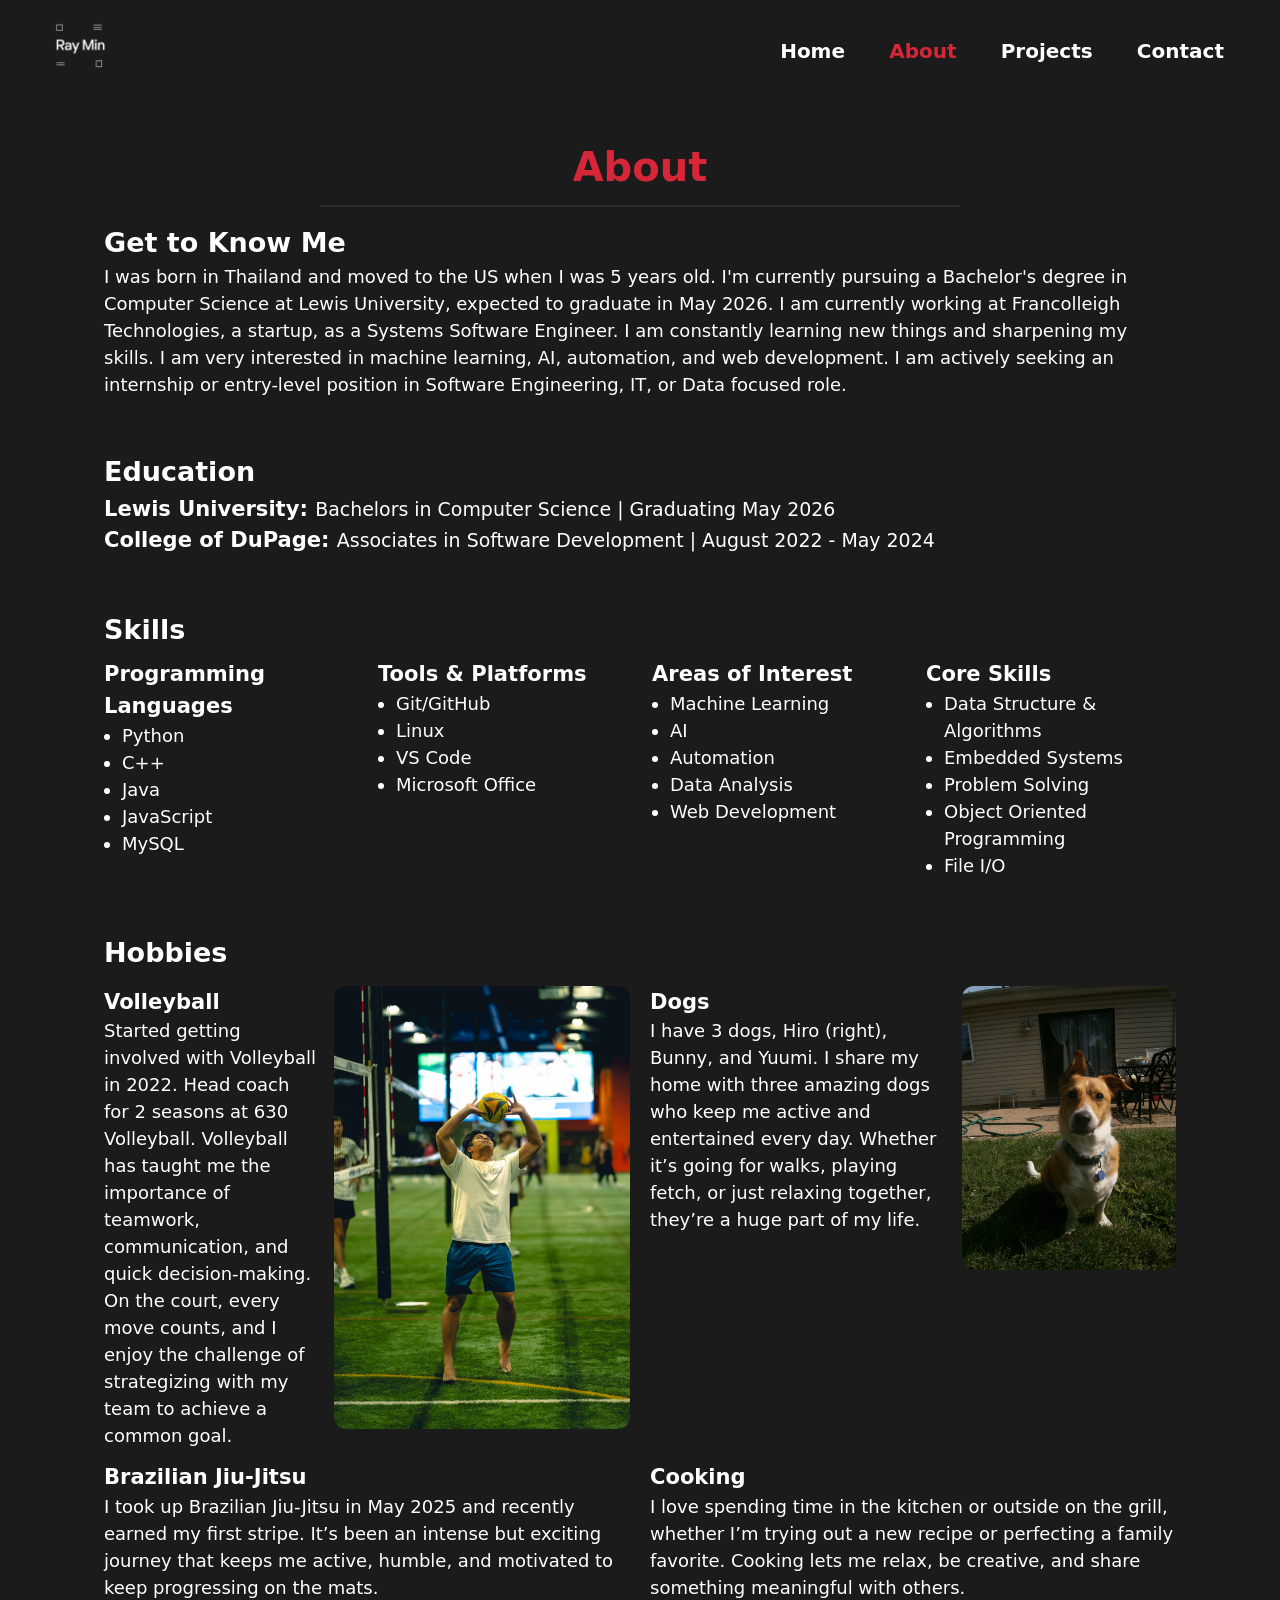
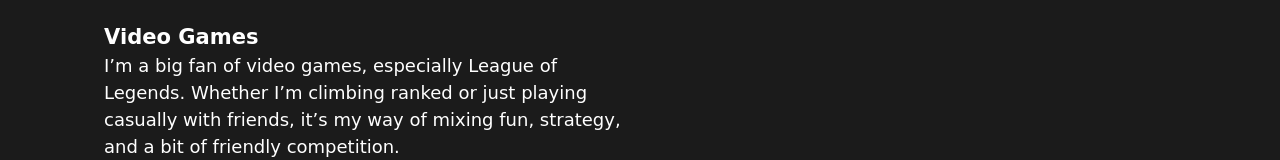
==== about.html @ fe3c1943 "Add files via upload" ====
<!DOCTYPE html>
<html lang="en">
<head>
    <meta charset="UTF-8">
    <meta name="viewport" content="width=device-width, initial-scale=1.0">
    <title>About</title>
    <link rel="stylesheet" href="style.css">
</head>
<body>
    <header>
        <nav class="navbar">
            <a class="logo" href="index.html"><img src="images/logo.png"></a>
            <ul>
                <li><a href="index.html">Home</a></li>
                <li><a href="" id="current_nav_page">About</a></li>
                <li><a href="projects.html">Projects</a></li>
                <li><a href="contact.html">Contact</a></li>
            </ul>
        </nav>
    </header>

    <main>
        <div class="about_main">
            <div class="page_title">
                <h1>About</h1> <hr width="80%">
            </div>
        <div>

        <div class="about_content">
            <div class="about_intro">
                <h2>Get to Know Me</h2>
                <p>
                    I was born in Thailand and moved to the US when I was 5 years old. I'm currently pursuing a Bachelor's degree 
                    in Computer Science at Lewis University, expected to graduate in May 2026. I am currently working at Francolleigh Technologies, a startup, as a Systems 
                    Software Engineer. I am constantly learning new things and sharpening my skills. I am very interested in machine learning, AI, automation, and web development.
                    I am actively seeking an internship or entry-level position in Software Engineering, IT, or Data focused role.
                </p>
                <br><br>
            </div>
            <div class="about_education">
                <h2>Education</h2>
                <h3>Lewis University: <span class="paragraph_small">Bachelors in Computer Science | Graduating May 2026</span></h3>
                <h3>College of DuPage: <span class="paragraph_small">Associates in Software Development | August 2022 - May 2024</span></h3>
                <br><br>
            </div>
            <h2>Skills</h2>
            <div class="about_skills">
                <div>
                    <h3>Programming Languages</h3>
                    <ul id="skills_ul">
                        <li>Python</li>
                        <li>C++</li>
                        <li>Java</li>
                        <li>JavaScript</li>
                        <li>MySQL</li>
                    </ul>
                </div>
                <div>
                    <h3>Tools & Platforms<span class="paragraph_small"></span></h3>
                    <ul id="skills_ul">
                        <li>Git/GitHub</li>
                        <li>Linux</li>
                        <li>VS Code</li>
                        <li>Microsoft Office</li>
                    </ul>
                </div>
                <div>
                    <h3>Areas of Interest</h3>
                    <ul id="skills_ul">
                        <li>Machine Learning</li>
                        <li>AI</li>
                        <li>Automation</li>
                        <li>Data Analysis</li>
                        <li>Web Development</li>
                        
                    </ul>
                </div>
                <div>
                    <h3>Core Skills</h3>
                    <ul id="skills_ul">
                        <li>Data Structure & Algorithms</li>
                        <li>Embedded Systems</li>
                        <li>Problem Solving</li>
                        <li>Object Oriented Programming</li>
                        <li>File I/O</li>
                    </ul>
                    <br><br>
                </div>
            </div>
            <div class="Hobbies">
                <h2>Hobbies</h2>
                <div id="row1_hobbies">
                    <div id="volleyball">
                        <div id="volleyball_about">
                            <h3>Volleyball</h3>
                            <p>
                                Started getting involved with Volleyball in 2022. Head coach for 2 seasons at 630 Volleyball.
                                Volleyball has taught me the importance of teamwork, communication, and quick decision-making. 
                                On the court, every move counts, and I enjoy the challenge of strategizing with my team to achieve a common goal.
                            </p>
                        </div>
                        <div id="volleyball_img">
                            <img src="images/volleyball.jpg" height="400">
                        </div>
                    </div> 
                    
                    <div id="dogs_hobby">
                        <div id="dogs_about">
                            <h3>Dogs</h3>
                            <p>
                                I have 3 dogs, Hiro (right), Bunny, and Yuumi. I share my home with three amazing dogs who keep me active and entertained 
                                every day. Whether it’s going for walks, playing fetch, or just relaxing together, they’re a huge part of my life.
                            </p>
                        </div>
                        <div id="dogs_img">
                            <img src="images/hiro.jpeg" height="400">
                        </div>
                    </div>
                </div>

                <div id="row2_hobbies">
                    <div id="bjj_hobby">
                        <div id="bjj_about">
                            <h3>Brazilian Jiu-Jitsu</h3>
                            <p>
                                I took up Brazilian Jiu-Jitsu in May 2025 and recently earned my first stripe. It’s been an intense but exciting journey that keeps 
                                me active, humble, and motivated to keep progressing on the mats.
                            </p>
                        </div>
                    </div> 
                    
                    <div id="cooking_hobby">
                        <div id="cooking_about">
                            <h3>Cooking</h3>
                            <p>
                                I love spending time in the kitchen or outside on the grill, whether I’m trying out a new recipe or perfecting a family favorite. 
                                Cooking lets me relax, be creative, and share something meaningful with others.
                            </p>
                        </div>
                    </div>

                    <div id="videogames_hobby">
                        <div id="videogames_about">
                            <h3>Video Games</h3>
                            <p>
                                I’m a big fan of video games, especially League of Legends. Whether I’m climbing ranked or just playing casually with friends, 
                                it’s my way of mixing fun, strategy, and a bit of friendly competition.
                            </p>
                        </div>
                    </div>
                </div>
            </div>
        </div>
    </main>

</body>
</html>
---- style.css ----
/* ===== Base / Reset ===== */
:root{
  --bg:#1b1b1b;
  --text:#ffffff;
  --accent:#D72638;
  --muted:#c7bdbd;
  --radius-xl:2rem;
}

*{ box-sizing: border-box; margin:0; padding:0; }
html, body{ height:100%; }
body{
  background:var(--bg);
  color:var(--text);
  font-family: system-ui, -apple-system, "Segoe UI", Roboto, Helvetica, Arial, "Apple Color Emoji", "Segoe UI Emoji";
  line-height:1.5;
}

/* Remove the global color rule from * { ... } in old CSS; color now lives on body. */

/* ===== Navbar ===== */
.navbar{
  display:flex;
  align-items:center;
  justify-content:space-between;
  padding: clamp(0.5rem, 1.2vw, 1rem) clamp(1rem, 4vw, 3rem);
  gap:1rem;
}
.navbar .logo img{
  height: clamp(40px, 7vh, 64px);
  border-radius: 12px;
}
.navbar ul{
  display:flex;
  align-items:center;
  list-style:none;
  gap: clamp(0.5rem, 2.2vw, 2rem);
  flex-wrap:wrap;
}
.navbar ul a{
  text-decoration:none;
  font-weight:700;
  font-size: clamp(1rem, 2.1vw, 1.25rem);
  padding:.35rem .5rem;
  color:var(--text);
}
.navbar ul a:hover{ color:var(--muted); transition: color .15s ease-in-out; }
#current_nav_page{ color:var(--accent); pointer-events:none; }

/* ===== Sections: shared container ===== */
.page_title,
.about_content,
.projects_content,
.contact_content,
.introduction{
  padding-inline: clamp(1rem, 5vw, 8rem);
  max-width: 1200px;
  margin-inline: auto;
}

/* ===== Home ===== */
.introduction{
  display:flex;
  align-items:center;
  gap: clamp(1rem, 4vw, 3rem);
  padding-block: clamp(1rem, 5vh, 3rem);
  /* Remove fixed viewport-height layouts; let content define height */
}
.intro-text{
  /* fix bad token 'darkgra' and remove fixed widths/margins */
  width: 100%;
}
.intro-text h1, .intro-text h2{
  color:var(--accent);
}
.intro-text h1{ font-size: clamp(1.6rem, 4.2vw, 3rem); margin-top:.25rem; }
.intro-text h2{ font-size: clamp(1.1rem, 2.8vw, 1.6rem); font-weight:700; }
.intro-text p{ font-size: clamp(1rem, 2.2vw, 1.125rem); margin-top: .75rem; color: #eaeaea; }

.profile_img{
  display:flex; justify-content:center; width:100%;
}
.profile_img img{
  width: min(45vw, 420px);
  max-width: 100%;
  height:auto;
  border: .8em solid var(--accent);
  border-radius: 2.5em;
}

/* ===== Page titles ===== */
.page_title{
  text-align:center;
  margin-top: clamp(1rem, 4vh, 2.5rem);
}
.page_title h1{
  color:var(--accent);
  font-size: clamp(1.6rem, 4vw, 2.5rem);
}
.page_title hr{
  width:min(80%, 640px);
  margin: .5rem auto 0;
  border:0; height:2px; background:#2a2a2a;
}

/* ===== About ===== */
.about_content{
  font-size: clamp(1rem, 2.2vw, 1.125rem);
  margin-top: 1rem;
}
.paragraph_small{ font-size: .9em; font-weight:400; line-height:1.5; }
#skills_ul{ margin-left: 1em; }
.about_skills{
  display:grid;
  grid-template-columns: repeat(4, minmax(0,1fr));
  gap: clamp(.75rem, 2vw, 1.5rem);
  margin-top: .5rem;
}
#row1_hobbies, #row2_hobbies{
  display:grid;
  grid-template-columns: repeat(2, minmax(0,1fr));
  gap: clamp(.75rem, 2vw, 1.25rem);
  align-items:start;
  margin-top: .75rem;
}
#volleyball, #dogs_hobby{ display:flex; gap:1rem; }
#volleyball_img, #dogs_img{ margin-left: 0; }
.about_content img{ max-width:100%; height:auto; border-radius: 12px; }

/* ===== Projects ===== */
.projects_content{
  font-size: clamp(1rem, 2.2vw, 1.125rem);
  margin-top: 1rem;
}
#projects_description{ margin-left: 1em; }

/* ===== Contact ===== */
.contact_content{
  font-size: clamp(1rem, 2.2vw, 1.125rem);
  margin-top: 1rem;
}
#contact_titles{
  display:grid;
  grid-template-columns: 1fr 1fr;
  gap: 1rem;
  align-items: end;
}
#contact_descriptions{
  display:grid;
  grid-template-columns: 1fr 1fr;
  gap: clamp(1rem, 3vw, 2rem);
  margin-top: .75rem;
}
#contact_left_description h3 a{ color: var(--text); text-decoration: underline; }

.contact-inputs{
  width:100%;
  height: 50px;
  border:none;
  outline:none;
  border-radius:10px;
  color:#111;
  background:#fff;
  font-weight:700;
  font-size:1.05rem;
  padding-left: 20px;
  margin-bottom: 16px; /* tighter spacing on small screens */
}
#contact_right_description textarea{
  height: 160px;
  font-size: 1.05rem;
  padding: 12px 16px;
}
#contact_right_description{
  display:flex;
  flex-direction:column;
  align-items:start;
  gap: 16px;
}
#contact_right_description button{
  height:auto;
  min-height:48px;
  padding: .8rem 1.25rem;
  font-size: 1rem;
  background:var(--accent);
  border-radius: 14px;
  color:#fff;
  font-weight:800;
  border:none;
  cursor:pointer;
}
#contact_right_description button:hover{ background:#bf6e6e; }

/* ===== Responsive Breakpoints ===== */

/* Tablets and down */
@media (max-width: 1024px){
  .introduction{ flex-direction: column; text-align:center; }
  .profile_img img{ width: min(60vw, 420px); }
  .about_skills{ grid-template-columns: repeat(2, minmax(0,1fr)); }
  #row1_hobbies, #row2_hobbies{ grid-template-columns: 1fr; }
}

/* Phones */
@media (max-width: 640px){
  .navbar{ justify-content:center; }
  .navbar ul{ gap:.5rem; }
  .navbar .logo img{ height:44px; }
  .page_title{ margin-top: 1rem; }
  #contact_titles, #contact_descriptions{ grid-template-columns: 1fr; }
  .profile_img img{ width: 80vw; }
}

/* Very small phones */
@media (max-width: 380px){
  .navbar ul a{ padding:.25rem .4rem; }
}
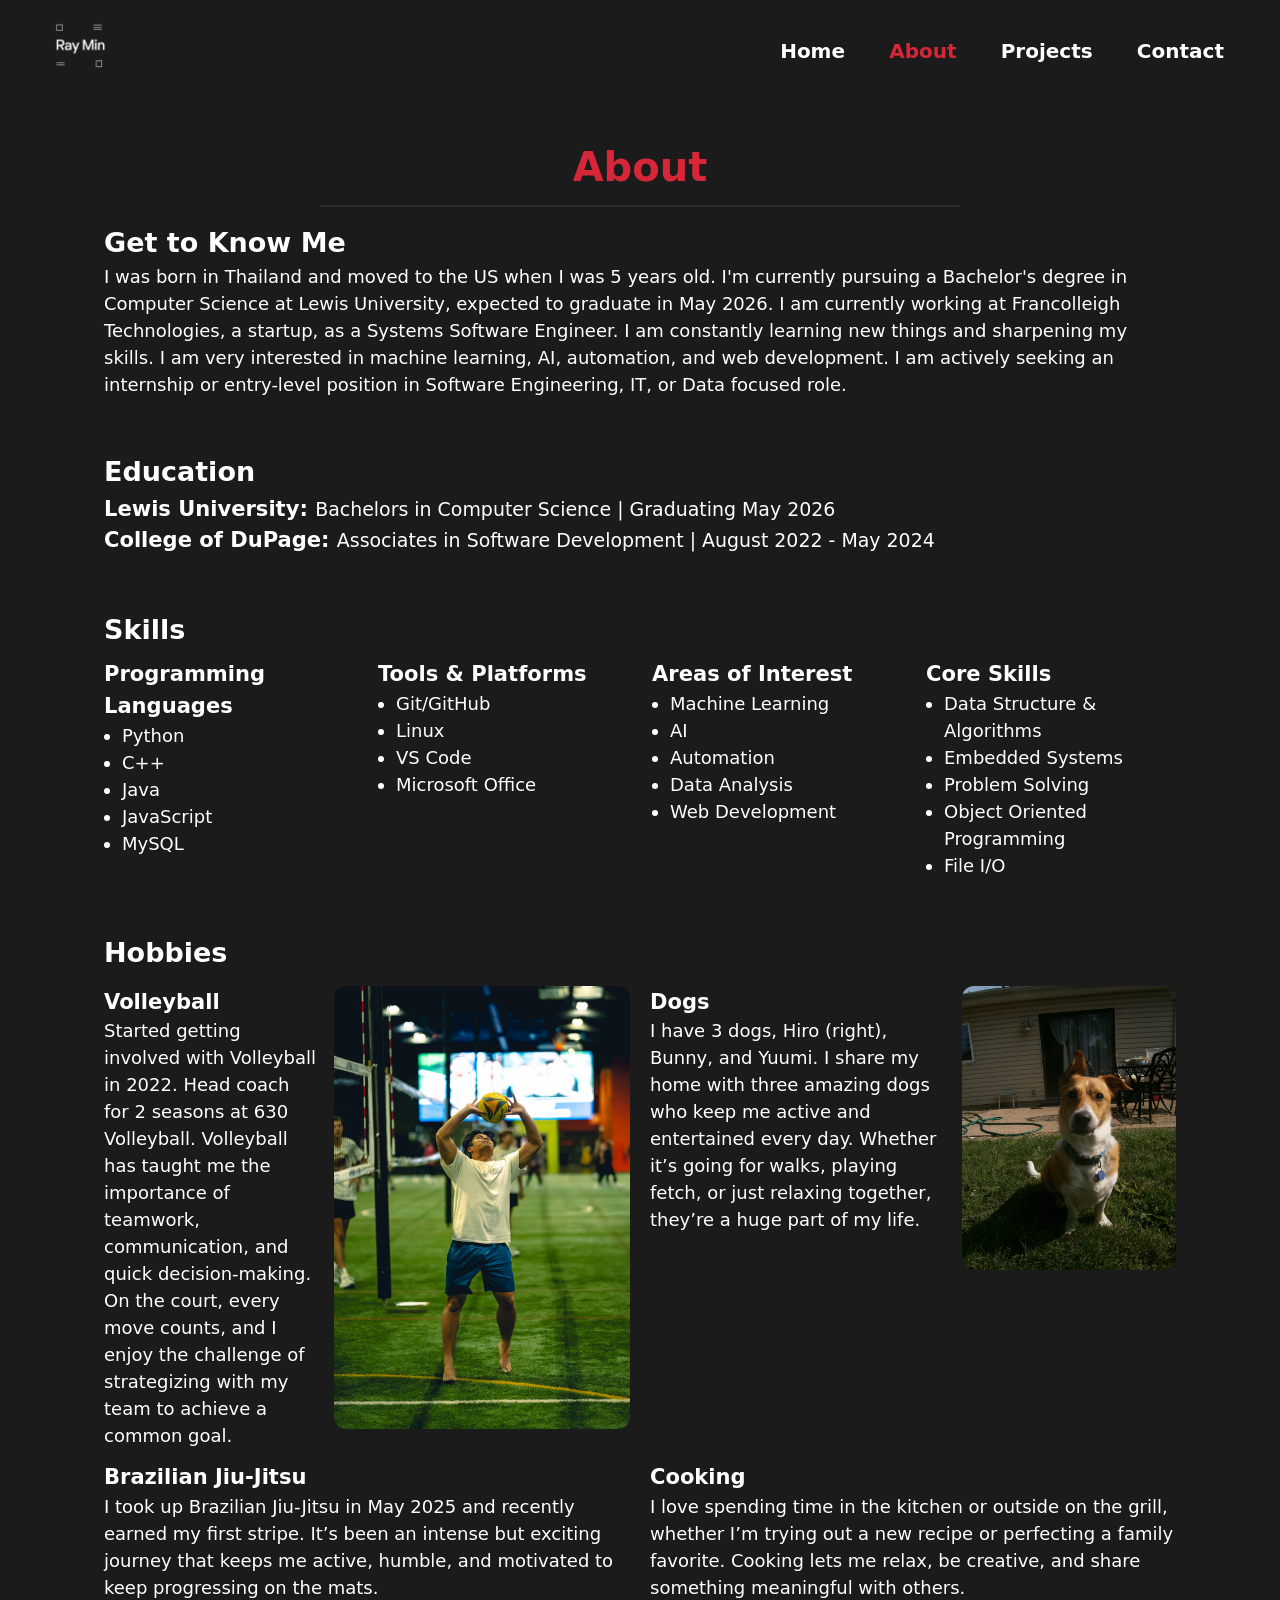
==== commit ef2b1b68: "Remove duplicate HTML structure in about.html" ====
--- a/about.html
+++ b/about.html
@@ -139,19 +139,11 @@
                         </div>
                     </div>
 
-                    <div id="videogames_hobby">
-                        <div id="videogames_about">
-                            <h3>Video Games</h3>
-                            <p>
-                                I’m a big fan of video games, especially League of Legends. Whether I’m climbing ranked or just playing casually with friends, 
-                                it’s my way of mixing fun, strategy, and a bit of friendly competition.
-                            </p>
-                        </div>
-                    </div>
                 </div>
             </div>
         </div>
     </main>
 
 </body>
-</html>+
+</html>
